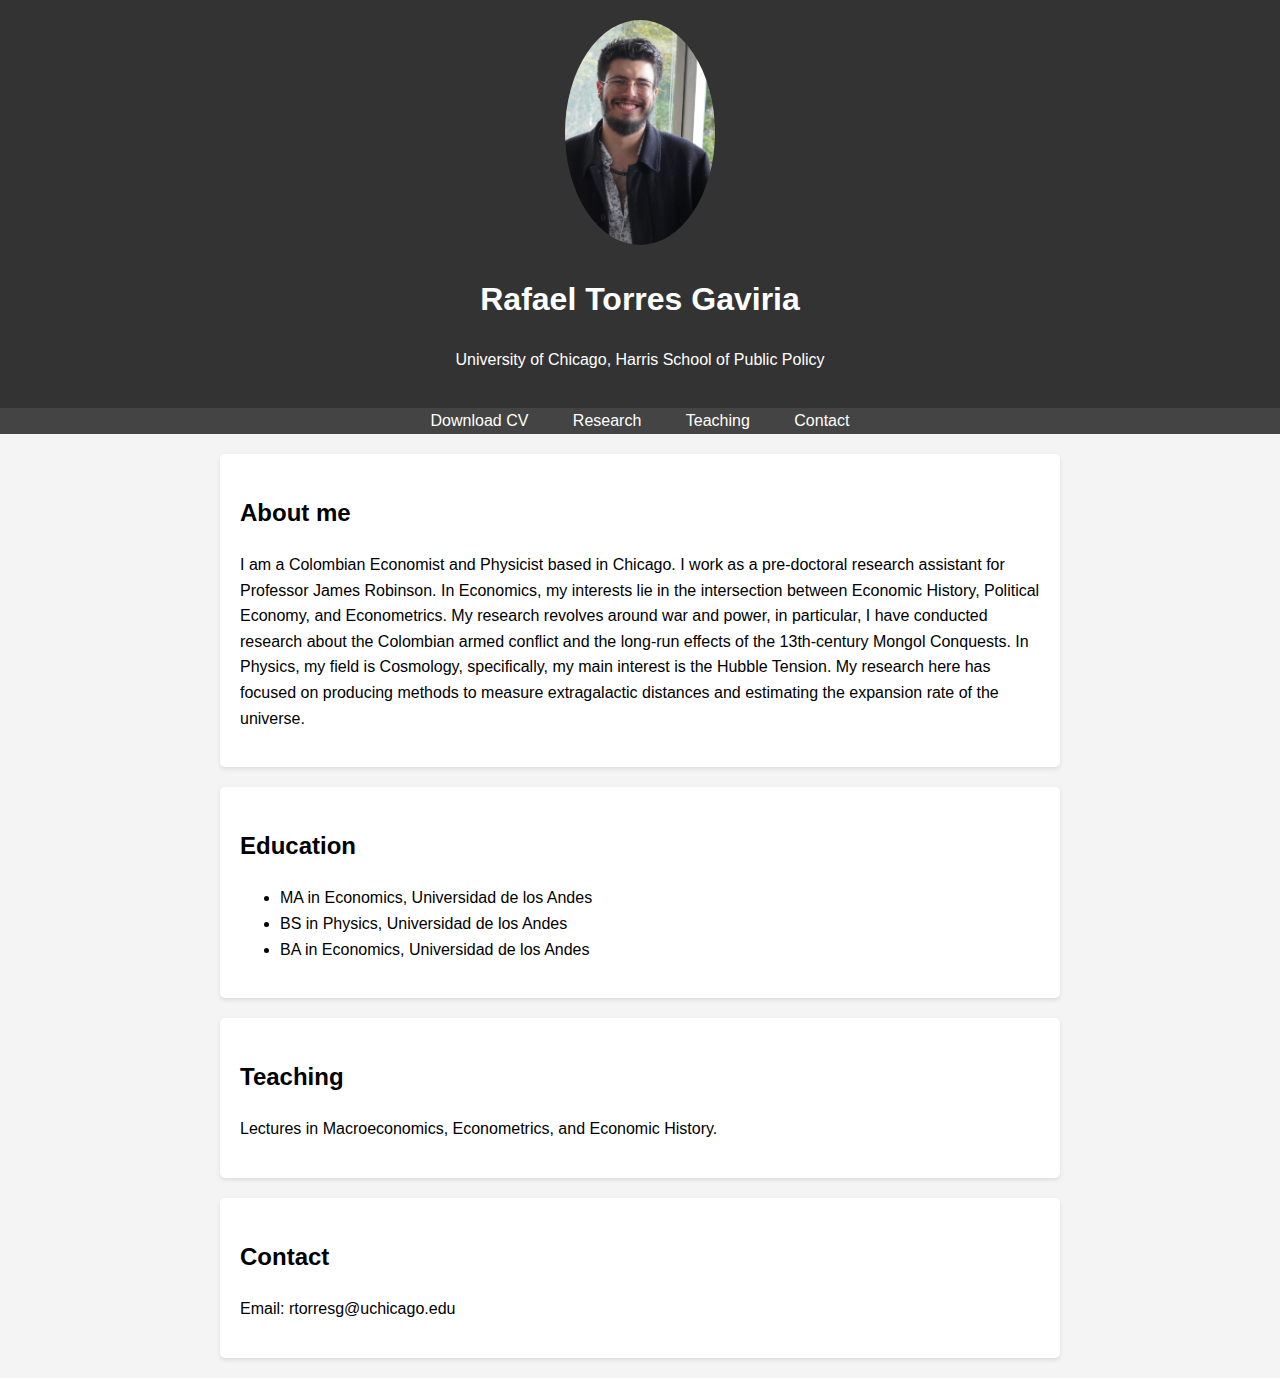
==== index.html @ 9a51237f "Update index.html" ====
<!DOCTYPE html>
<html lang="en">
<head>
    <meta charset="UTF-8">
    <meta name="viewport" content="width=device-width, initial-scale=1.0">
    <title>Rafael Felipe Torres Gaviria</title>
    <link rel="stylesheet" href="assets/css/style.css">
</head>
<body>
    <header>
        <img src="assets/images/photo.JPG" alt="Your Photo" class="profile-photo">
        <h1>Rafael Torres Gaviria</h1>
        <p>University of Chicago, Harris School of Public Policy</p>
    </header>

    <nav>
  <ul>
    <li><a href="cv/CV.pdf" target="_blank">Download CV</a></li>
    <li class="dropdown">
      <a href="#" class="dropbtn">Research</a>
      <div class="dropdown-content">
        <a href="research/economics.html">Economics</a>
        <a href="research/astrophysics.html">Astrophysics</a>
      </div>
    </li>
    <li><a href="#teaching">Teaching</a></li>
    <li><a href="#contact">Contact</a></li>
  </ul>
</nav>


    <section id="about">
        <h2>About me</h2>
                <p>I am a Colombian Economist and Physicist based in Chicago. I work as a pre-doctoral research assistant for Professor James Robinson. In Economics, my interests lie in the intersection between Economic History, Political Economy, and Econometrics. My research revolves around war and power, in particular, I have conducted research about the Colombian armed conflict and the long-run effects of the 13th-century Mongol Conquests. In Physics, my field is Cosmology, specifically, my main interest is the Hubble Tension. My research here has focused on producing methods to measure extragalactic distances and estimating the expansion rate of the universe.</p>
    </section>

    <section id="education">
        <h2>Education</h2>
                <ul>
                  <li>MA in Economics, Universidad de los Andes</li>
                  <li>BS in Physics, Universidad de los Andes</li>
                  <li>BA in Economics, Universidad de los Andes</li>
                </ul>
    </section>

    <section id="teaching">
        <h2>Teaching</h2>
        <p>Lectures in Macroeconomics, Econometrics, and Economic History.</p>
    </section>

    <section id="contact">
        <h2>Contact</h2>
        <p>Email: rtorresg@uchicago.edu</p>
    </section>
</body>
</html>
---- assets/css/style.css ----
body {
    font-family: Arial, sans-serif;
    line-height: 1.6;
    margin: 0;
    padding: 0;
    background-color: #f4f4f4;
}

header {
    text-align: center;
    background: #333;
    color: #fff;
    padding: 20px 0;
}

header img {
    width: 150px;
    border-radius: 50%;
}

nav ul {
    list-style: none;
    padding: 0;
    text-align: center;
    background: #444;
    margin: 0;
}

nav ul li {
    display: inline;
    margin: 0 10px;
}

nav ul li a {
    text-decoration: none;
    color: white;
    padding: 5px 10px;
}

nav ul li a:hover {
  background-color: #111;
}

/* Dropdown menu styles */
.dropdown {
  position: relative;
  display: inline-block;
}

.dropdown-content {
  display: none;
  position: absolute;
  background-color: #f9f9f9;
  min-width: 160px;
  box-shadow: 0px 8px 16px rgba(0, 0, 0, 0.2);
  z-index: 1;
}

.dropdown-content a {
  color: black;
  padding: 12px 16px;
  text-decoration: none;
  display: block;
  text-align: left;
}

.dropdown-content a:hover {
  background-color: #f1f1f1;
}

.dropdown:hover .dropdown-content {
  display: block;
}

section {
    padding: 20px;
    margin: 20px auto;
    max-width: 800px;
    background: white;
    border-radius: 5px;
    box-shadow: 0 2px 4px rgba(0, 0, 0, 0.1);
}
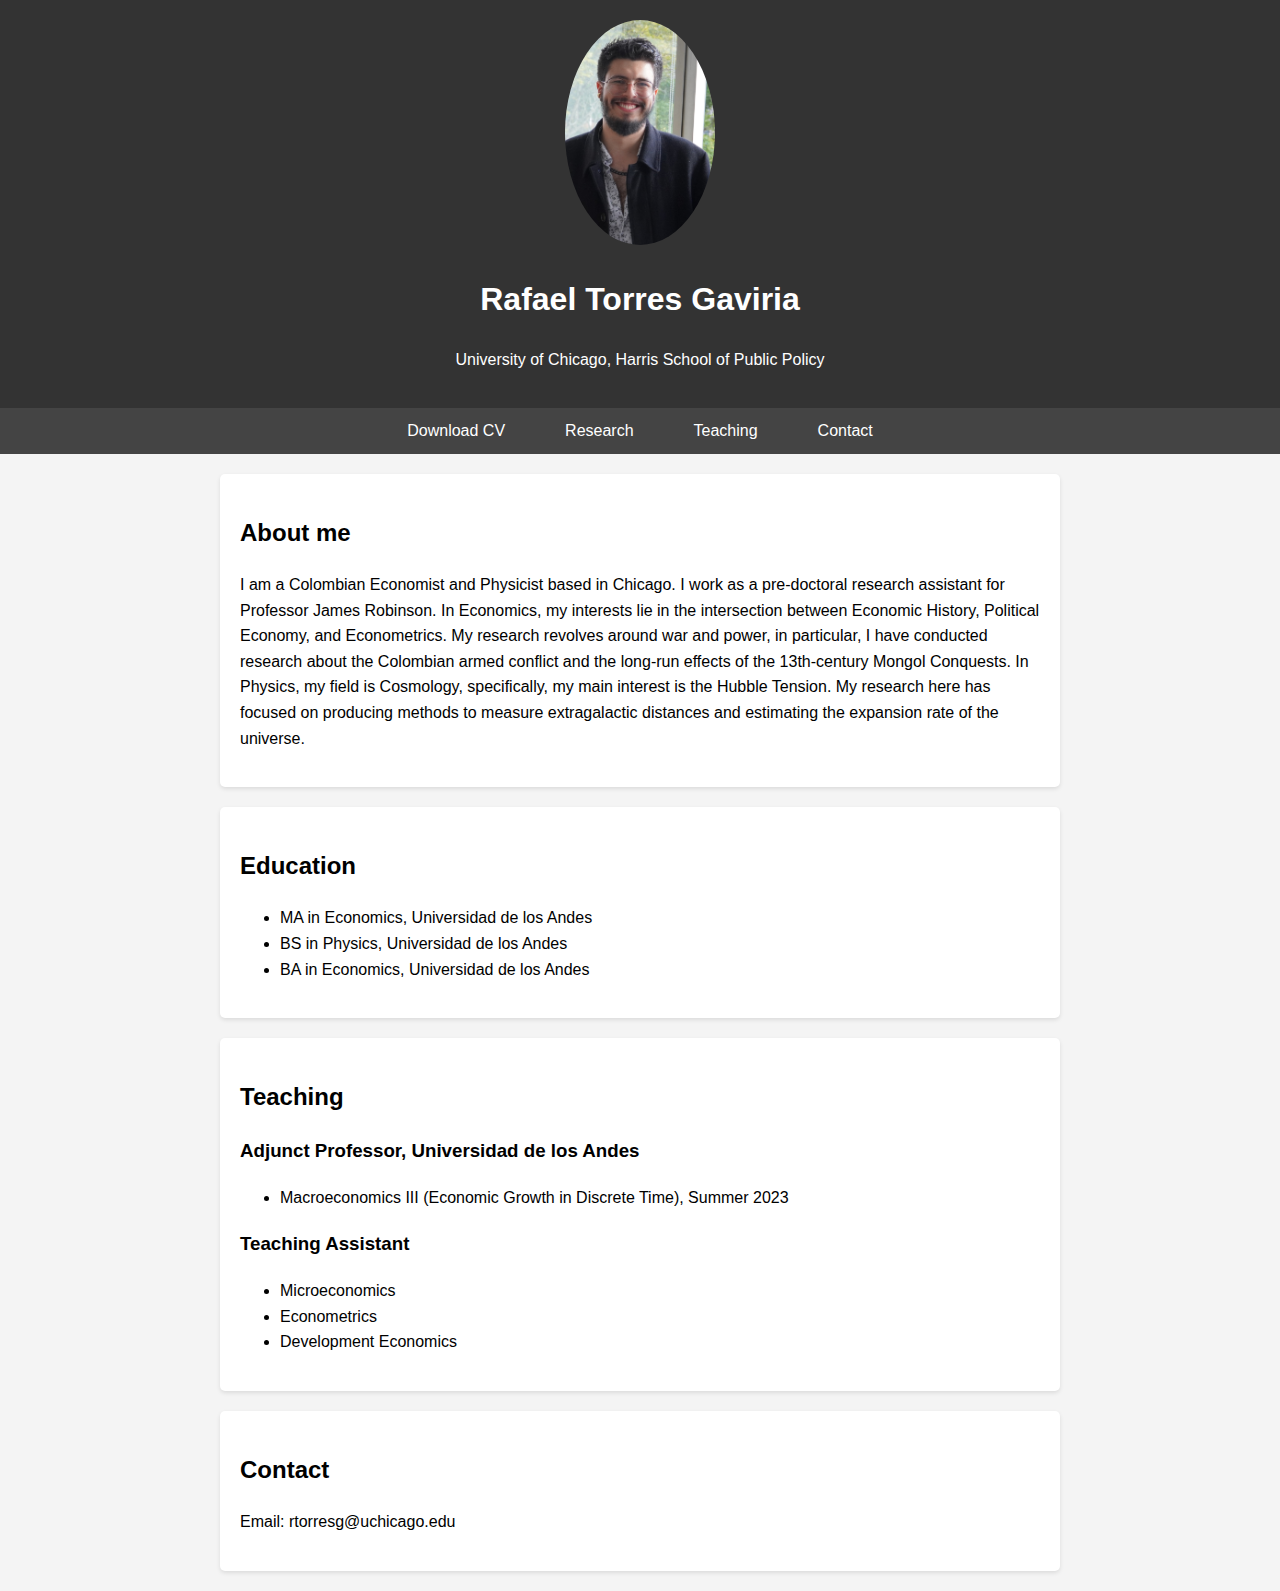
==== commit a965f3f8: "Update index.html" ====
--- a/index.html
+++ b/index.html
@@ -44,9 +44,27 @@
     </section>
 
     <section id="teaching">
-        <h2>Teaching</h2>
-        <p>Lectures in Macroeconomics, Econometrics, and Economic History.</p>
-    </section>
+    <h2>Teaching</h2>
+
+    <!-- Sub-box for Adjunct Professor -->
+    <div class="teaching-box">
+        <h3>Adjunct Professor, Universidad de los Andes</h3>
+        <ul>
+            <li>Macroeconomics III (Economic Growth in Discrete Time), Summer 2023</li>
+        </ul>
+    </div>
+
+    <!-- Sub-box for Teaching Assistant -->
+    <div class="teaching-box">
+        <h3>Teaching Assistant</h3>
+        <ul>
+            <li>Microeconomics</li>
+            <li>Econometrics</li>
+            <li>Development Economics</li>
+        </ul>
+    </div>
+</section>
+
 
     <section id="contact">
         <h2>Contact</h2>
--- a/assets/css/style.css
+++ b/assets/css/style.css
@@ -1,59 +1,61 @@
+/* General Reset */
 body {
-    font-family: Arial, sans-serif;
-    line-height: 1.6;
-    margin: 0;
-    padding: 0;
-    background-color: #f4f4f4;
+  font-family: Arial, sans-serif;
+  line-height: 1.6;
+  margin: 0;
+  padding: 0;
+  background-color: #f4f4f4;
 }
 
+/* Header */
 header {
-    text-align: center;
-    background: #333;
-    color: #fff;
-    padding: 20px 0;
+  text-align: center;
+  background: #333;
+  color: #fff;
+  padding: 20px 0;
 }
 
 header img {
-    width: 150px;
-    border-radius: 50%;
+  width: 150px;
+  border-radius: 50%;
 }
 
+/* Navigation Bar */
 nav ul {
-    list-style: none;
-    padding: 0;
-    text-align: center;
-    background: #444;
-    margin: 0;
+  list-style: none;
+  padding: 0;
+  margin: 0;
+  display: flex;
+  justify-content: center;
+  background: #444;
 }
 
 nav ul li {
-    display: inline;
-    margin: 0 10px;
+  position: relative; /* Required for dropdown positioning */
+  margin: 0 10px;
 }
 
 nav ul li a {
-    text-decoration: none;
-    color: white;
-    padding: 5px 10px;
+  text-decoration: none;
+  color: white;
+  padding: 10px 20px;
+  display: block;
 }
 
 nav ul li a:hover {
-  background-color: #111;
+  background-color: #555;
 }
 
-/* Dropdown menu styles */
-.dropdown {
-  position: relative;
-  display: inline-block;
-}
-
+/* Dropdown Menu Styles */
 .dropdown-content {
-  display: none;
-  position: absolute;
+  display: none; /* Hidden by default */
+  position: absolute; /* Positioned relative to the parent */
+  left: 0;
+  top: 100%; /* Align directly below the parent */
   background-color: #f9f9f9;
   min-width: 160px;
   box-shadow: 0px 8px 16px rgba(0, 0, 0, 0.2);
-  z-index: 1;
+  z-index: 1000;
 }
 
 .dropdown-content a {
@@ -65,18 +67,19 @@
 }
 
 .dropdown-content a:hover {
-  background-color: #f1f1f1;
+  background-color: #ddd;
 }
 
 .dropdown:hover .dropdown-content {
-  display: block;
+  display: block; /* Show dropdown on hover */
 }
 
+/* Section Styles */
 section {
-    padding: 20px;
-    margin: 20px auto;
-    max-width: 800px;
-    background: white;
-    border-radius: 5px;
-    box-shadow: 0 2px 4px rgba(0, 0, 0, 0.1);
+  padding: 20px;
+  margin: 20px auto;
+  max-width: 800px;
+  background: white;
+  border-radius: 5px;
+  box-shadow: 0 2px 4px rgba(0, 0, 0, 0.1);
 }
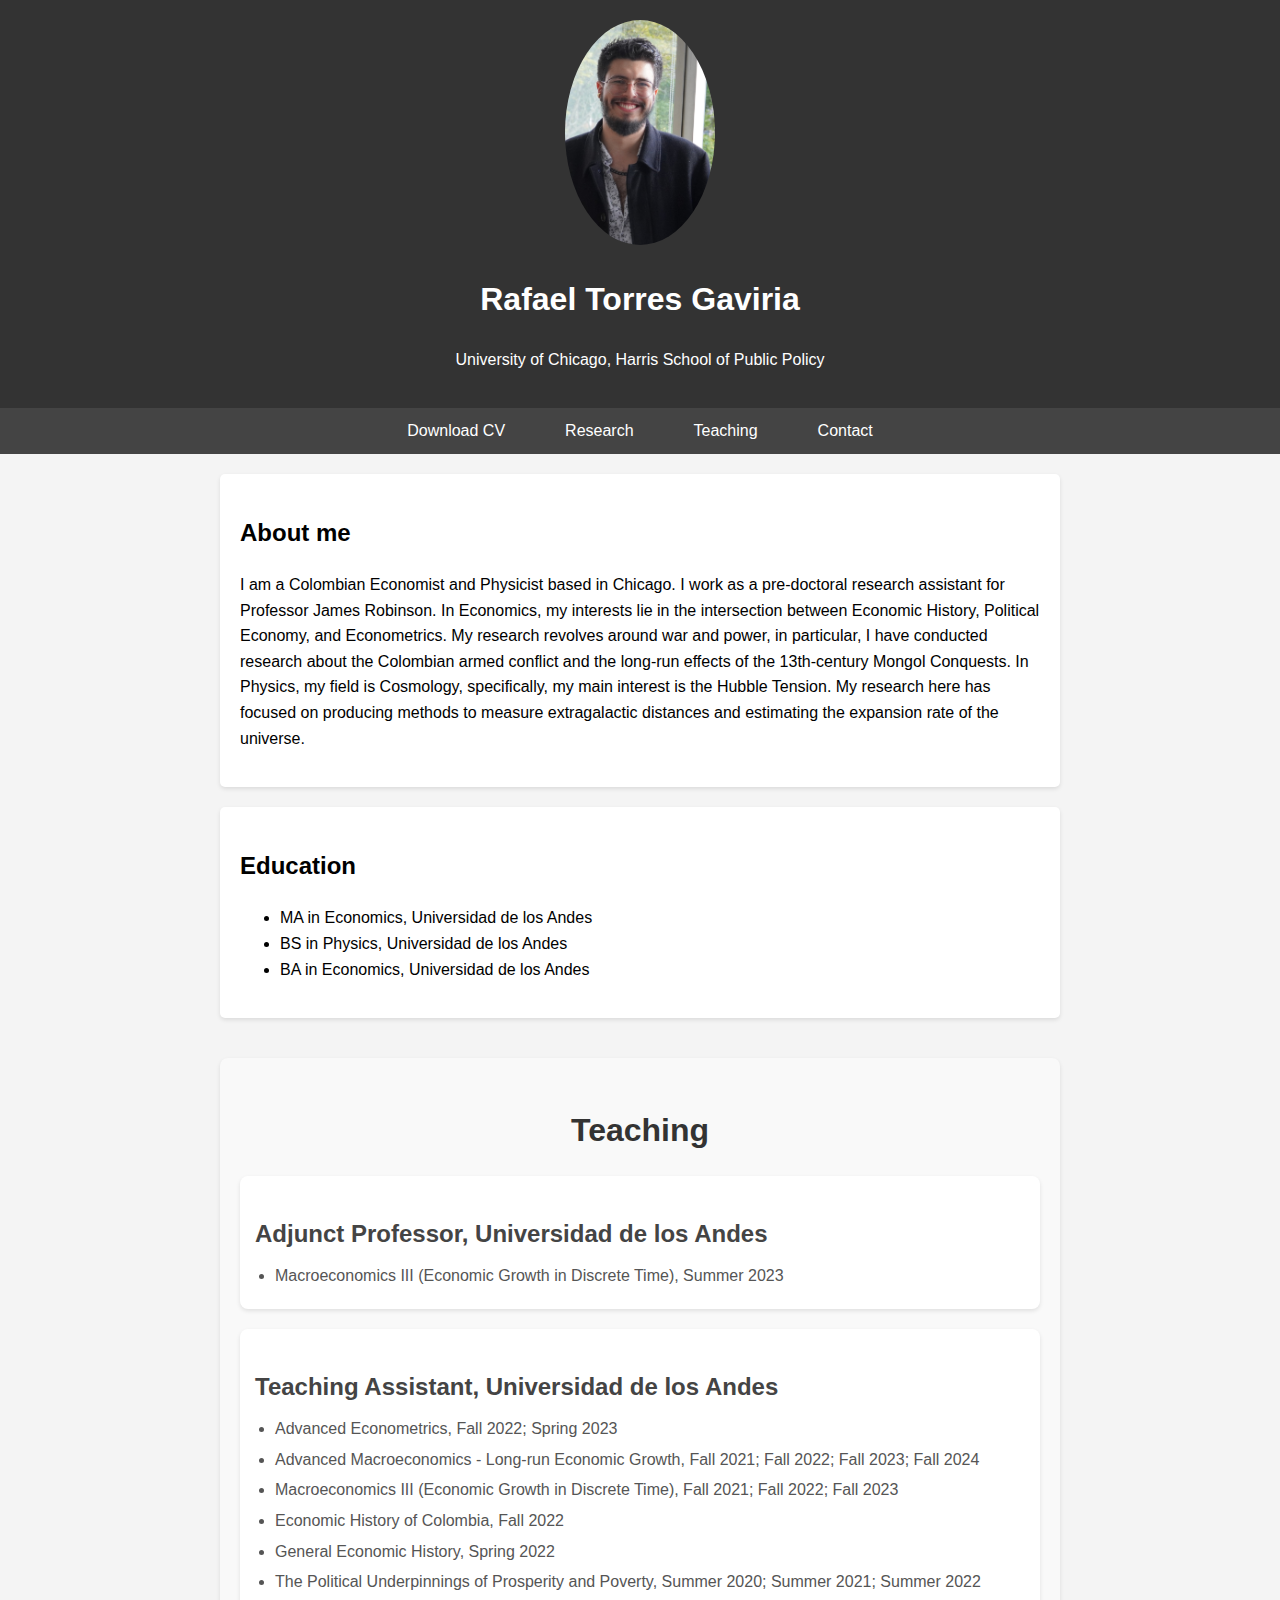
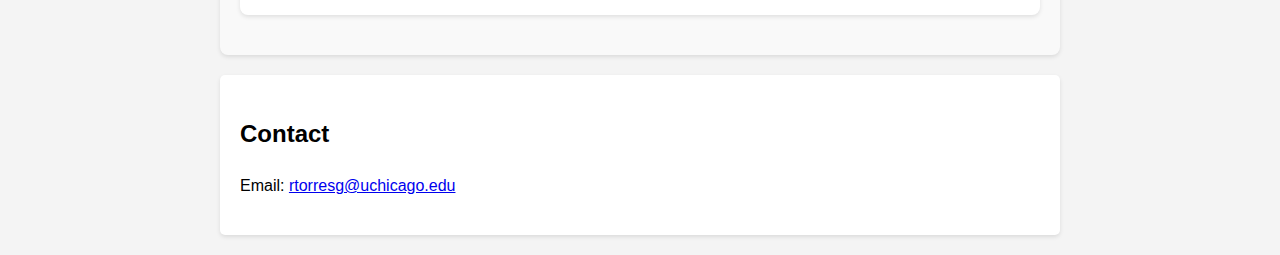
==== commit 77bfcabe: "Update index.html" ====
--- a/index.html
+++ b/index.html
@@ -56,19 +56,26 @@
 
     <!-- Sub-box for Teaching Assistant -->
     <div class="teaching-box">
-        <h3>Teaching Assistant</h3>
+        <h3>Teaching Assistant, Universidad de los Andes</h3>
         <ul>
-            <li>Microeconomics</li>
-            <li>Econometrics</li>
-            <li>Development Economics</li>
+            <li>Advanced Econometrics, Fall 2022; Spring 2023</li>
+            <li>Advanced Macroeconomics - Long-run Economic Growth, Fall 2021; Fall 2022; Fall 2023; Fall 2024</li>
+            <li>Macroeconomics III (Economic Growth in Discrete Time), Fall 2021; Fall 2022; Fall 2023</li>
+            <li>Economic History of Colombia, Fall 2022</li>
+            <li>General Economic History, Spring 2022</li>
+            <li>The Political Underpinnings of Prosperity and Poverty, Summer 2020; Summer 2021; Summer 2022</li>
         </ul>
     </div>
 </section>
 
 
     <section id="contact">
-        <h2>Contact</h2>
-        <p>Email: rtorresg@uchicago.edu</p>
-    </section>
+    <h2>Contact</h2>
+    <p>Email: <a href="mailto:rtorresg@uchicago.edu?subject=Website Inquiry&body=Hello Rafael,">
+    rtorresg@uchicago.edu
+</a>
+</p>
+</section>
+
 </body>
 </html>
--- a/assets/css/style.css
+++ b/assets/css/style.css
@@ -83,3 +83,46 @@
   border-radius: 5px;
   box-shadow: 0 2px 4px rgba(0, 0, 0, 0.1);
 }
+
+/* Teaching Section */
+#teaching {
+    margin-top: 40px;
+    padding: 20px;
+    background-color: #f9f9f9;
+    border-radius: 8px;
+    box-shadow: 0 2px 4px rgba(0, 0, 0, 0.1);
+}
+
+#teaching h2 {
+    text-align: center;
+    font-size: 2em;
+    margin-bottom: 20px;
+    color: #333;
+}
+
+/* Teaching Sub-boxes */
+.teaching-box {
+    margin-bottom: 20px;
+    padding: 15px;
+    background-color: white;
+    border-radius: 8px;
+    box-shadow: 0 2px 4px rgba(0, 0, 0, 0.1);
+}
+
+.teaching-box h3 {
+    font-size: 1.5em;
+    margin-bottom: 10px;
+    color: #444;
+}
+
+.teaching-box ul {
+    list-style-type: disc;
+    padding-left: 20px;
+    margin: 0;
+}
+
+.teaching-box li {
+    margin: 5px 0;
+    font-size: 1em;
+    color: #555;
+}
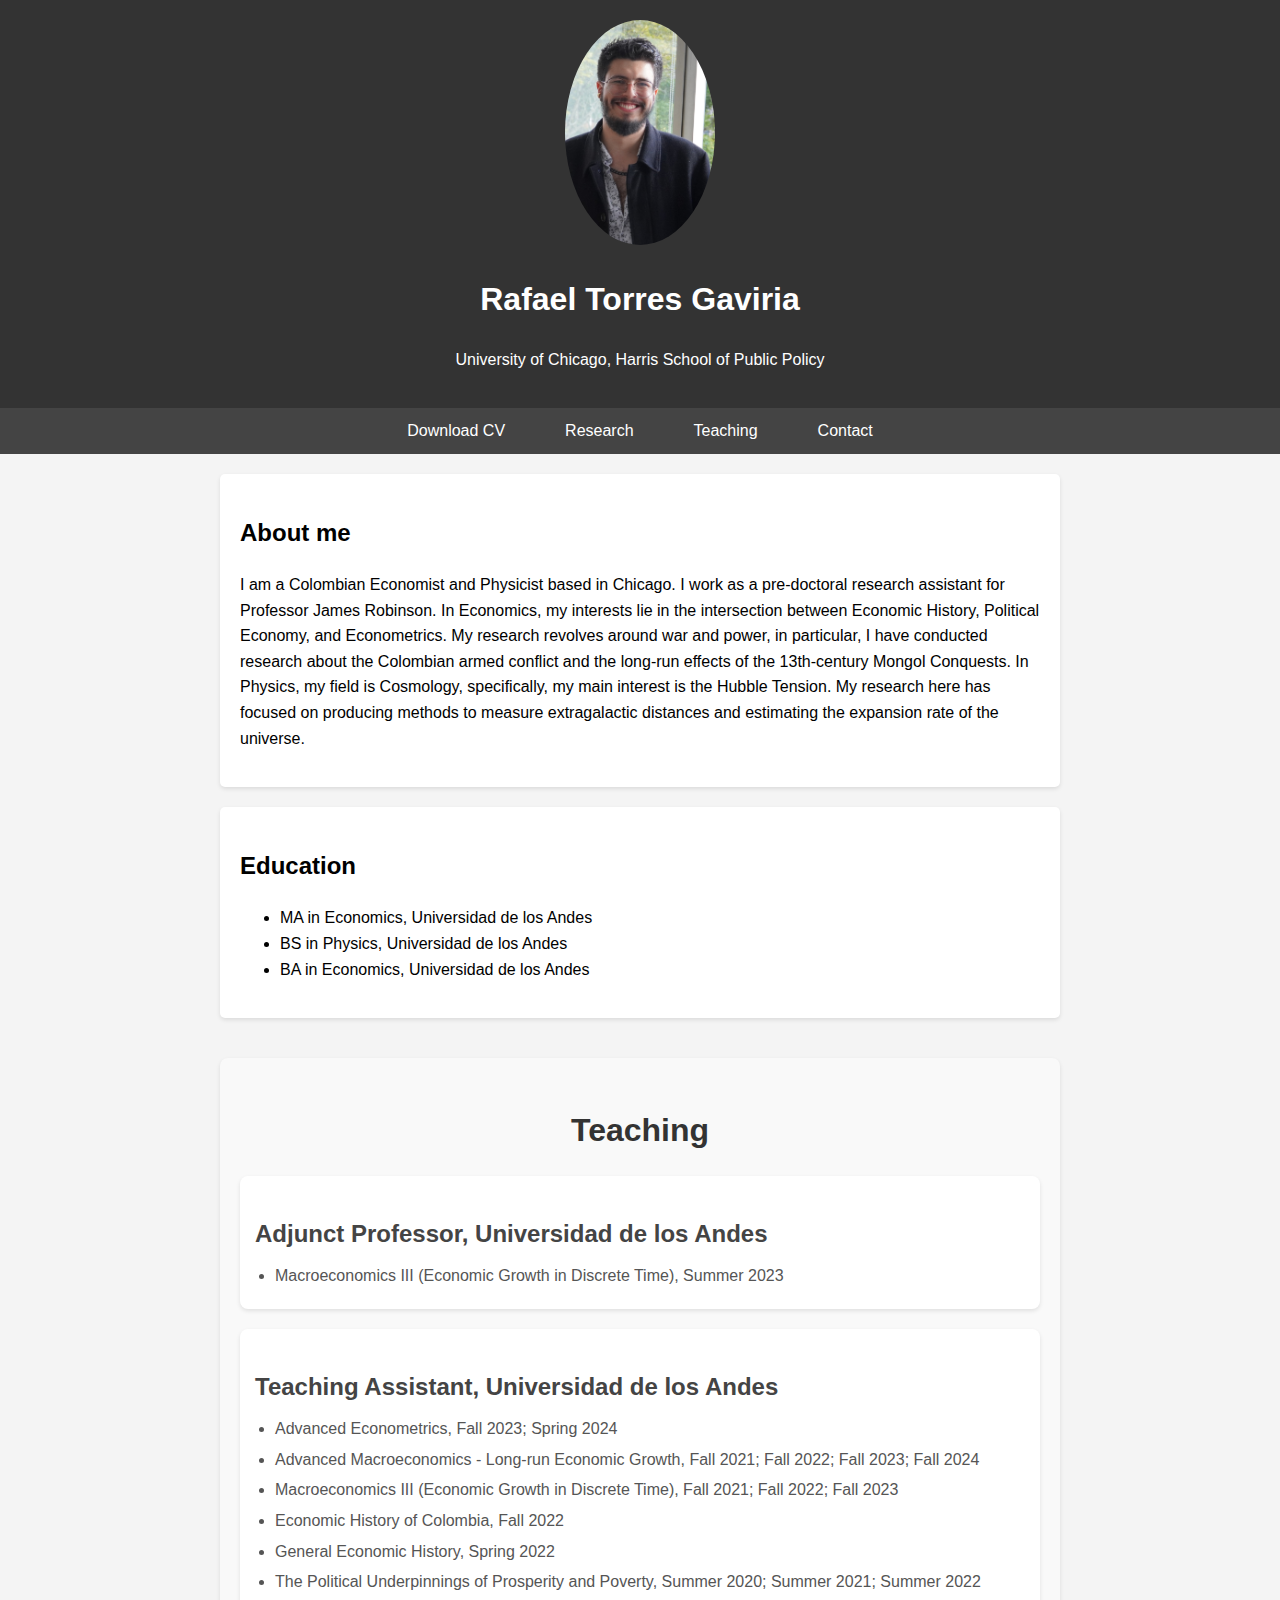
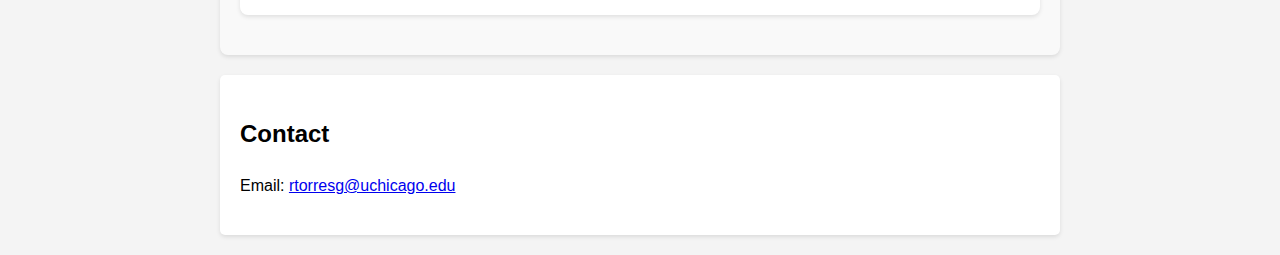
==== commit a3104b90: "Update index.html" ====
--- a/index.html
+++ b/index.html
@@ -58,7 +58,7 @@
     <div class="teaching-box">
         <h3>Teaching Assistant, Universidad de los Andes</h3>
         <ul>
-            <li>Advanced Econometrics, Fall 2022; Spring 2023</li>
+            <li>Advanced Econometrics, Fall 2023; Spring 2024</li>
             <li>Advanced Macroeconomics - Long-run Economic Growth, Fall 2021; Fall 2022; Fall 2023; Fall 2024</li>
             <li>Macroeconomics III (Economic Growth in Discrete Time), Fall 2021; Fall 2022; Fall 2023</li>
             <li>Economic History of Colombia, Fall 2022</li>
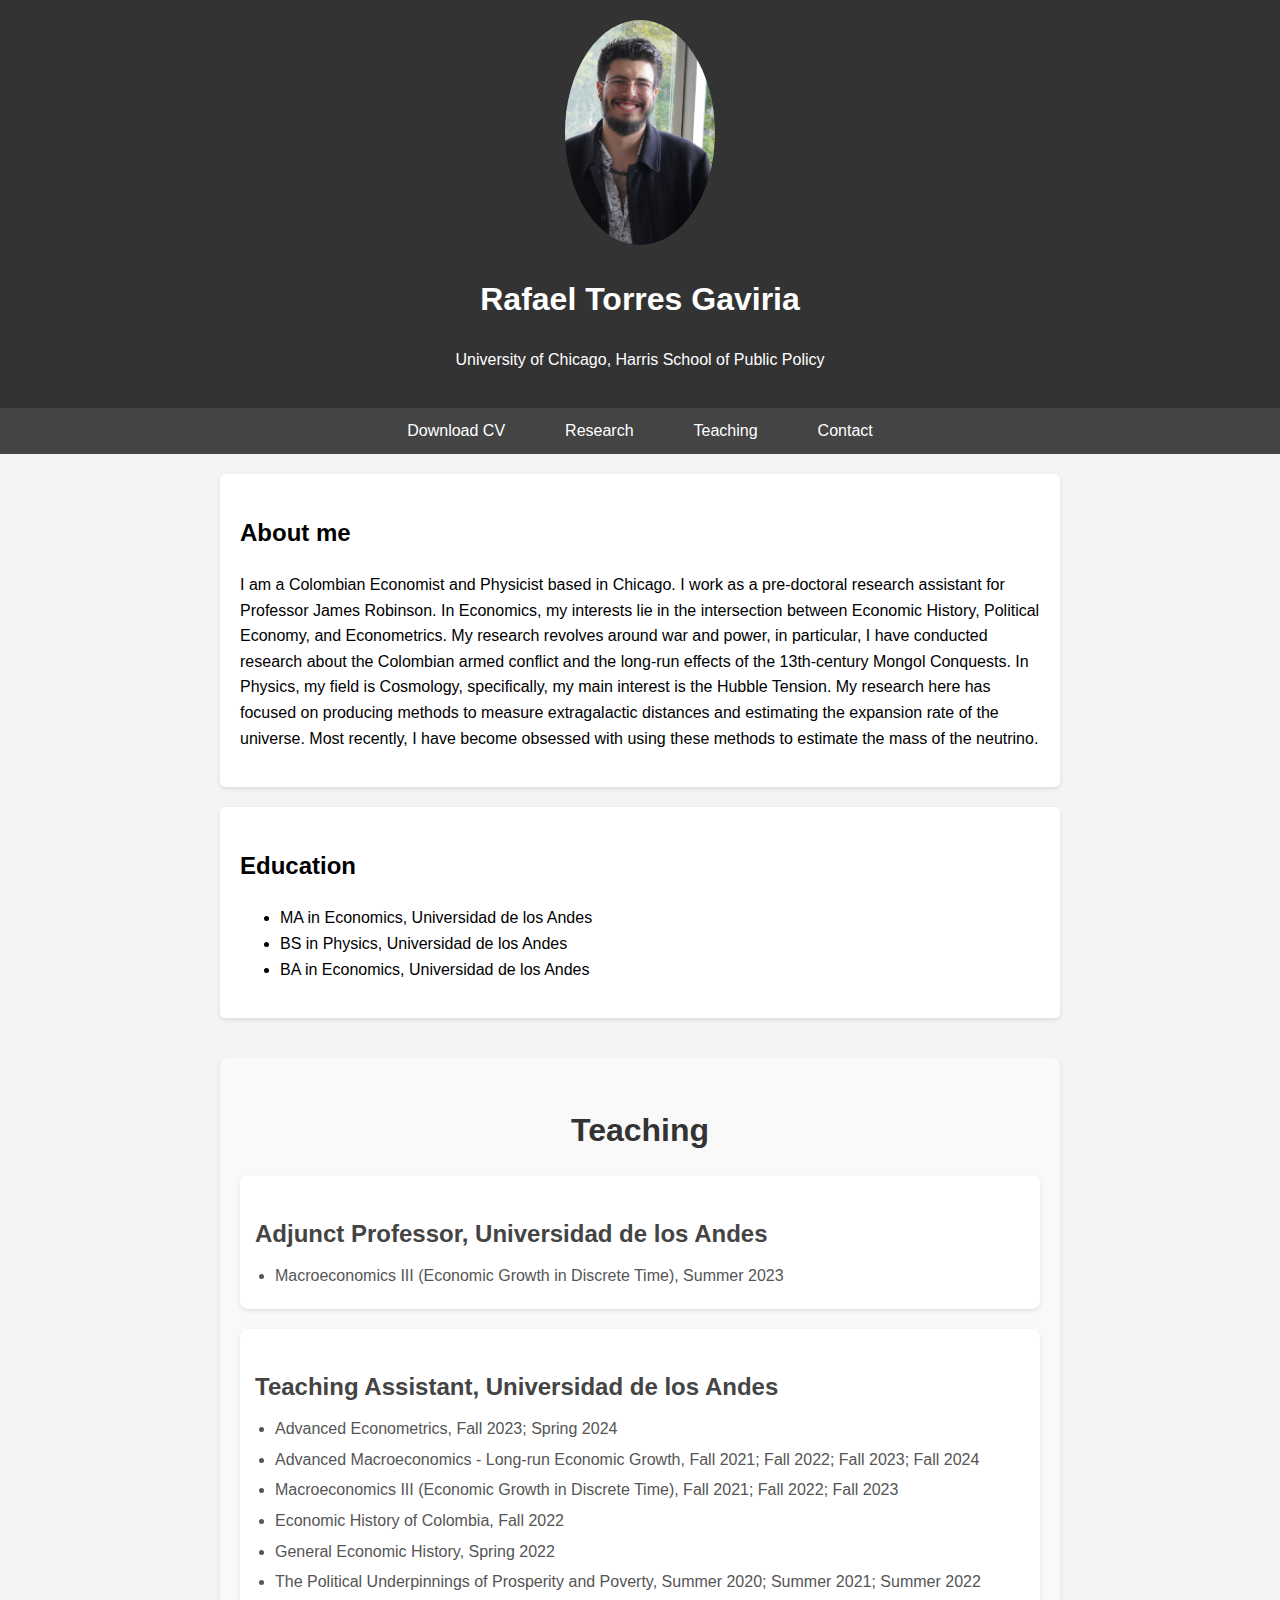
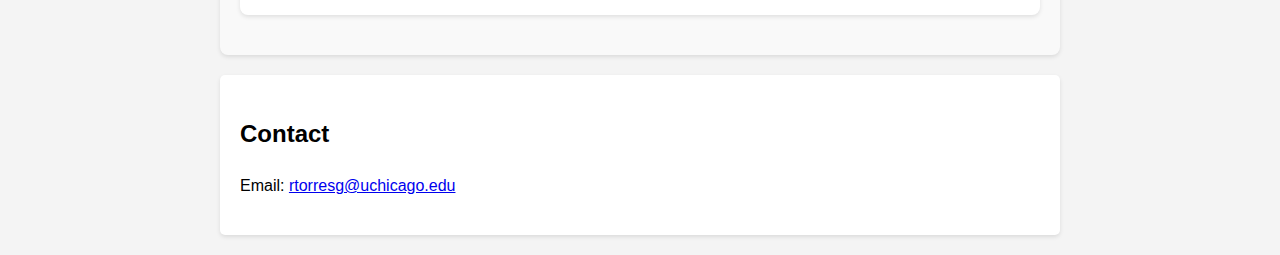
==== commit 85d37af0: "Update index.html" ====
--- a/index.html
+++ b/index.html
@@ -31,7 +31,7 @@
 
     <section id="about">
         <h2>About me</h2>
-                <p>I am a Colombian Economist and Physicist based in Chicago. I work as a pre-doctoral research assistant for Professor James Robinson. In Economics, my interests lie in the intersection between Economic History, Political Economy, and Econometrics. My research revolves around war and power, in particular, I have conducted research about the Colombian armed conflict and the long-run effects of the 13th-century Mongol Conquests. In Physics, my field is Cosmology, specifically, my main interest is the Hubble Tension. My research here has focused on producing methods to measure extragalactic distances and estimating the expansion rate of the universe.</p>
+                <p>I am a Colombian Economist and Physicist based in Chicago. I work as a pre-doctoral research assistant for Professor James Robinson. In Economics, my interests lie in the intersection between Economic History, Political Economy, and Econometrics. My research revolves around war and power, in particular, I have conducted research about the Colombian armed conflict and the long-run effects of the 13th-century Mongol Conquests. In Physics, my field is Cosmology, specifically, my main interest is the Hubble Tension. My research here has focused on producing methods to measure extragalactic distances and estimating the expansion rate of the universe. Most recently, I have become obsessed with using these methods to estimate the mass of the neutrino.</p>
     </section>
 
     <section id="education">
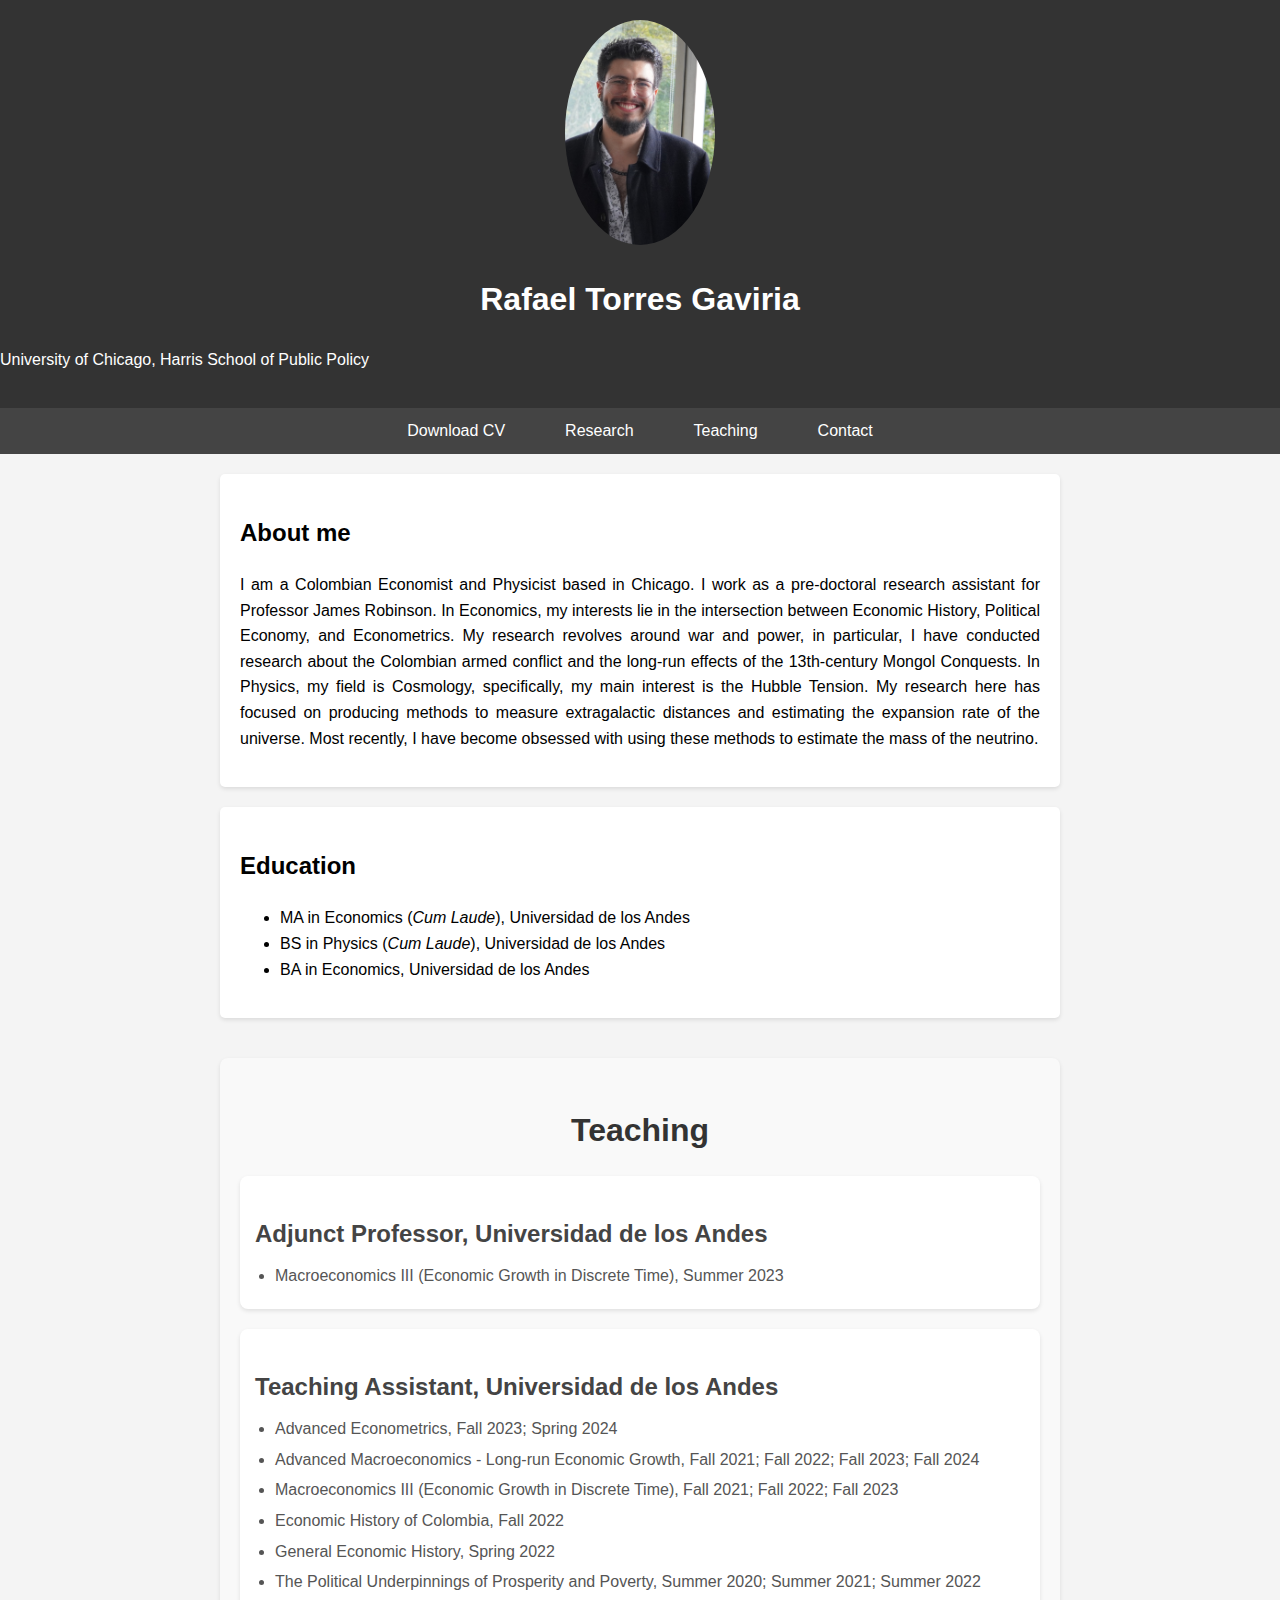
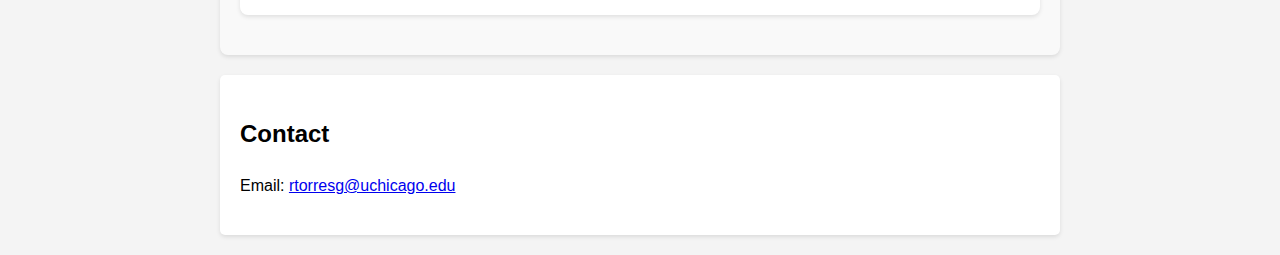
==== commit 1556c435: "Update index.html" ====
--- a/index.html
+++ b/index.html
@@ -37,8 +37,8 @@
     <section id="education">
         <h2>Education</h2>
                 <ul>
-                  <li>MA in Economics, Universidad de los Andes</li>
-                  <li>BS in Physics, Universidad de los Andes</li>
+                  <li>MA in Economics (<em>Cum Laude</em>), Universidad de los Andes</li>
+                  <li>BS in Physics (<em>Cum Laude</em>), Universidad de los Andes</li>
                   <li>BA in Economics, Universidad de los Andes</li>
                 </ul>
     </section>
--- a/assets/css/style.css
+++ b/assets/css/style.css
@@ -5,6 +5,10 @@
   margin: 0;
   padding: 0;
   background-color: #f4f4f4;
+}
+
+p {
+    text-align: justify;
 }
 
 /* Header */
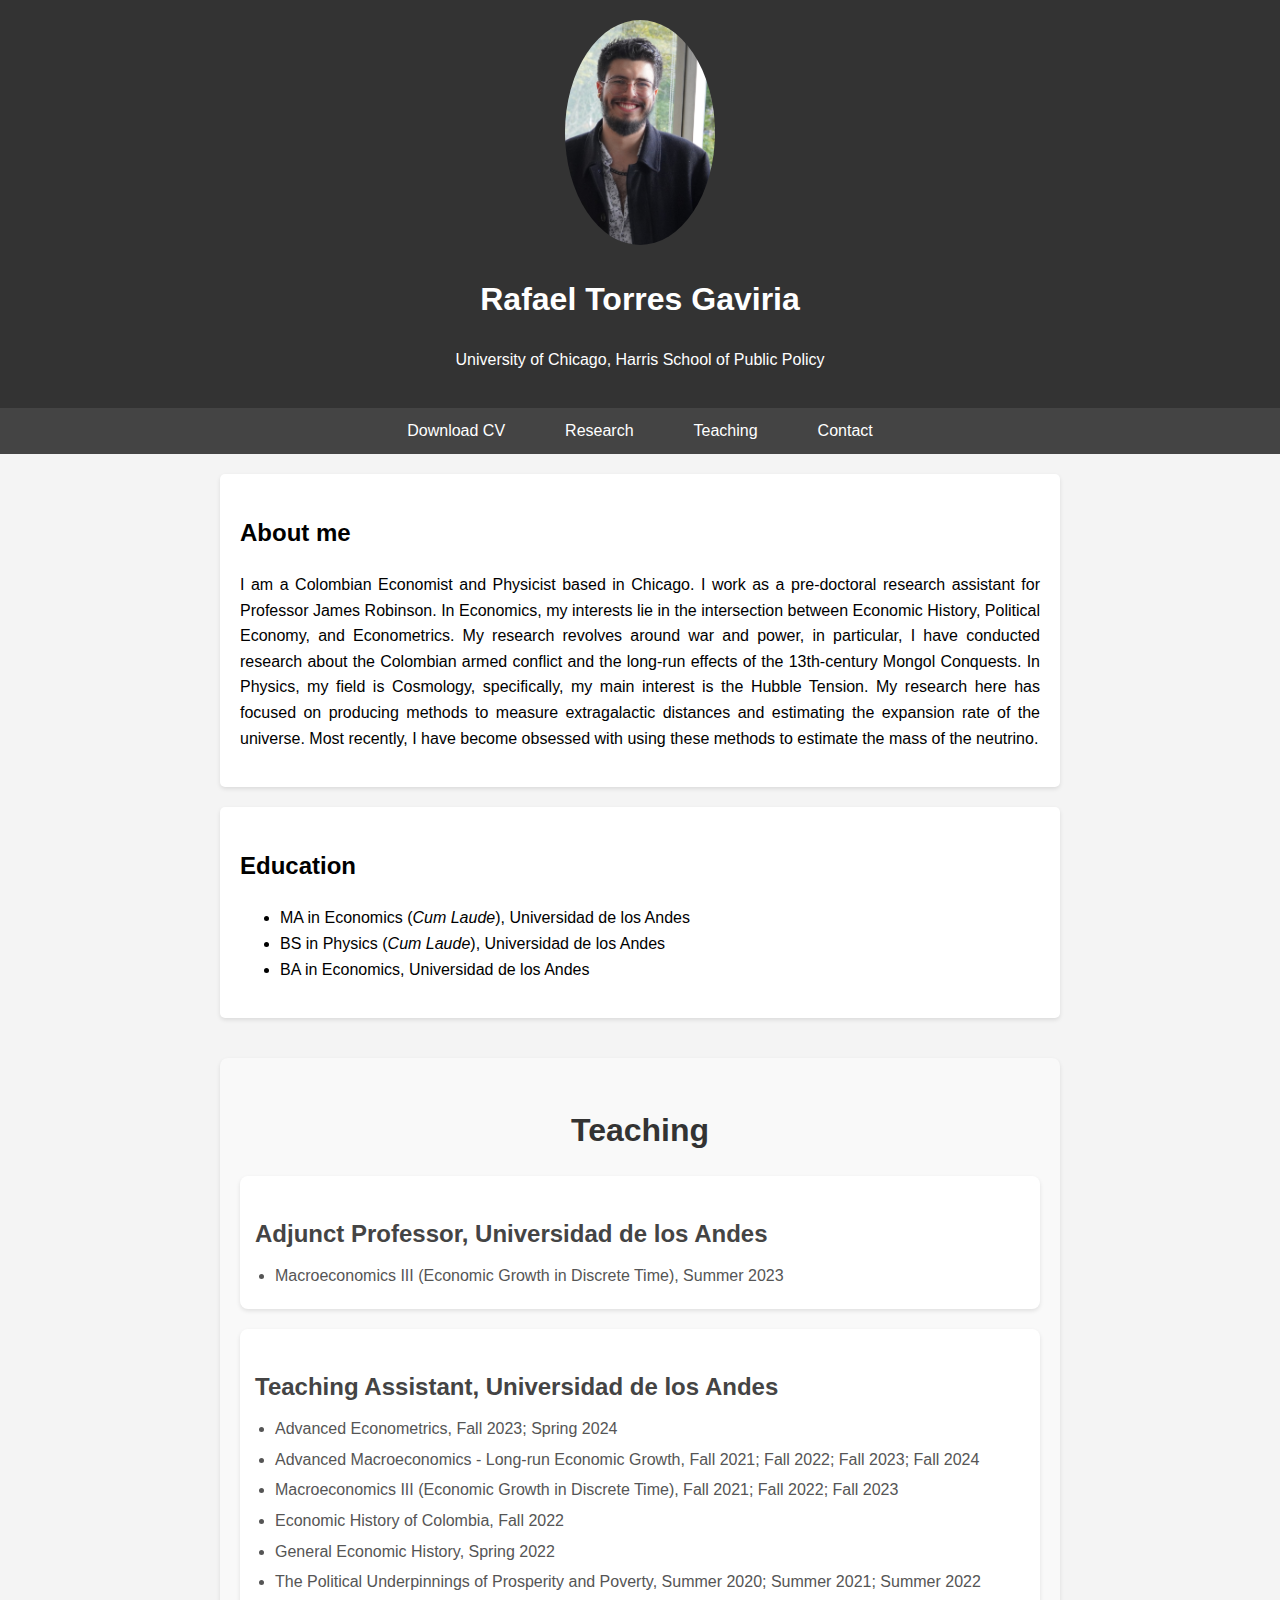
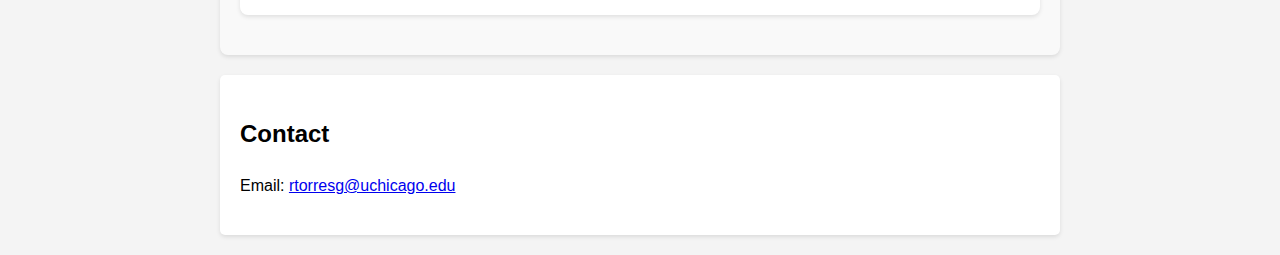
==== commit 48782595: "Update index.html" ====
--- a/index.html
+++ b/index.html
@@ -15,7 +15,7 @@
 
     <nav>
   <ul>
-    <li><a href="cv/CV.pdf" target="_blank">Download CV</a></li>
+    <li><a href="cv/CV_2024_RafaelTorres.pdf" target="_blank">Download CV</a></li>
     <li class="dropdown">
       <a href="#" class="dropbtn">Research</a>
       <div class="dropdown-content">
--- a/assets/css/style.css
+++ b/assets/css/style.css
@@ -17,6 +17,11 @@
   background: #333;
   color: #fff;
   padding: 20px 0;
+}
+
+/* Center align text inside the header */
+header p {
+    text-align: center;
 }
 
 header img {
@@ -130,3 +135,37 @@
     font-size: 1em;
     color: #555;
 }
+
+/* Work in Progress Section */
+#work-in-progress {
+    margin-top: 40px;
+}
+
+#work-in-progress h2 {
+    font-size: 2em;
+    margin-bottom: 20px;
+    color: #333;
+    text-align: center;
+}
+
+/* Individual Work Boxes */
+.work-box {
+    margin-bottom: 20px;
+    padding: 15px;
+    background-color: #f9f9f9;
+    border-radius: 8px;
+    box-shadow: 0 2px 4px rgba(0, 0, 0, 0.1);
+}
+
+.work-box h3 {
+    font-size: 1.5em;
+    margin-bottom: 10px;
+    color: #444;
+}
+
+.work-box p {
+    font-size: 1em;
+    color: #555;
+    text-align: justify;
+}
+
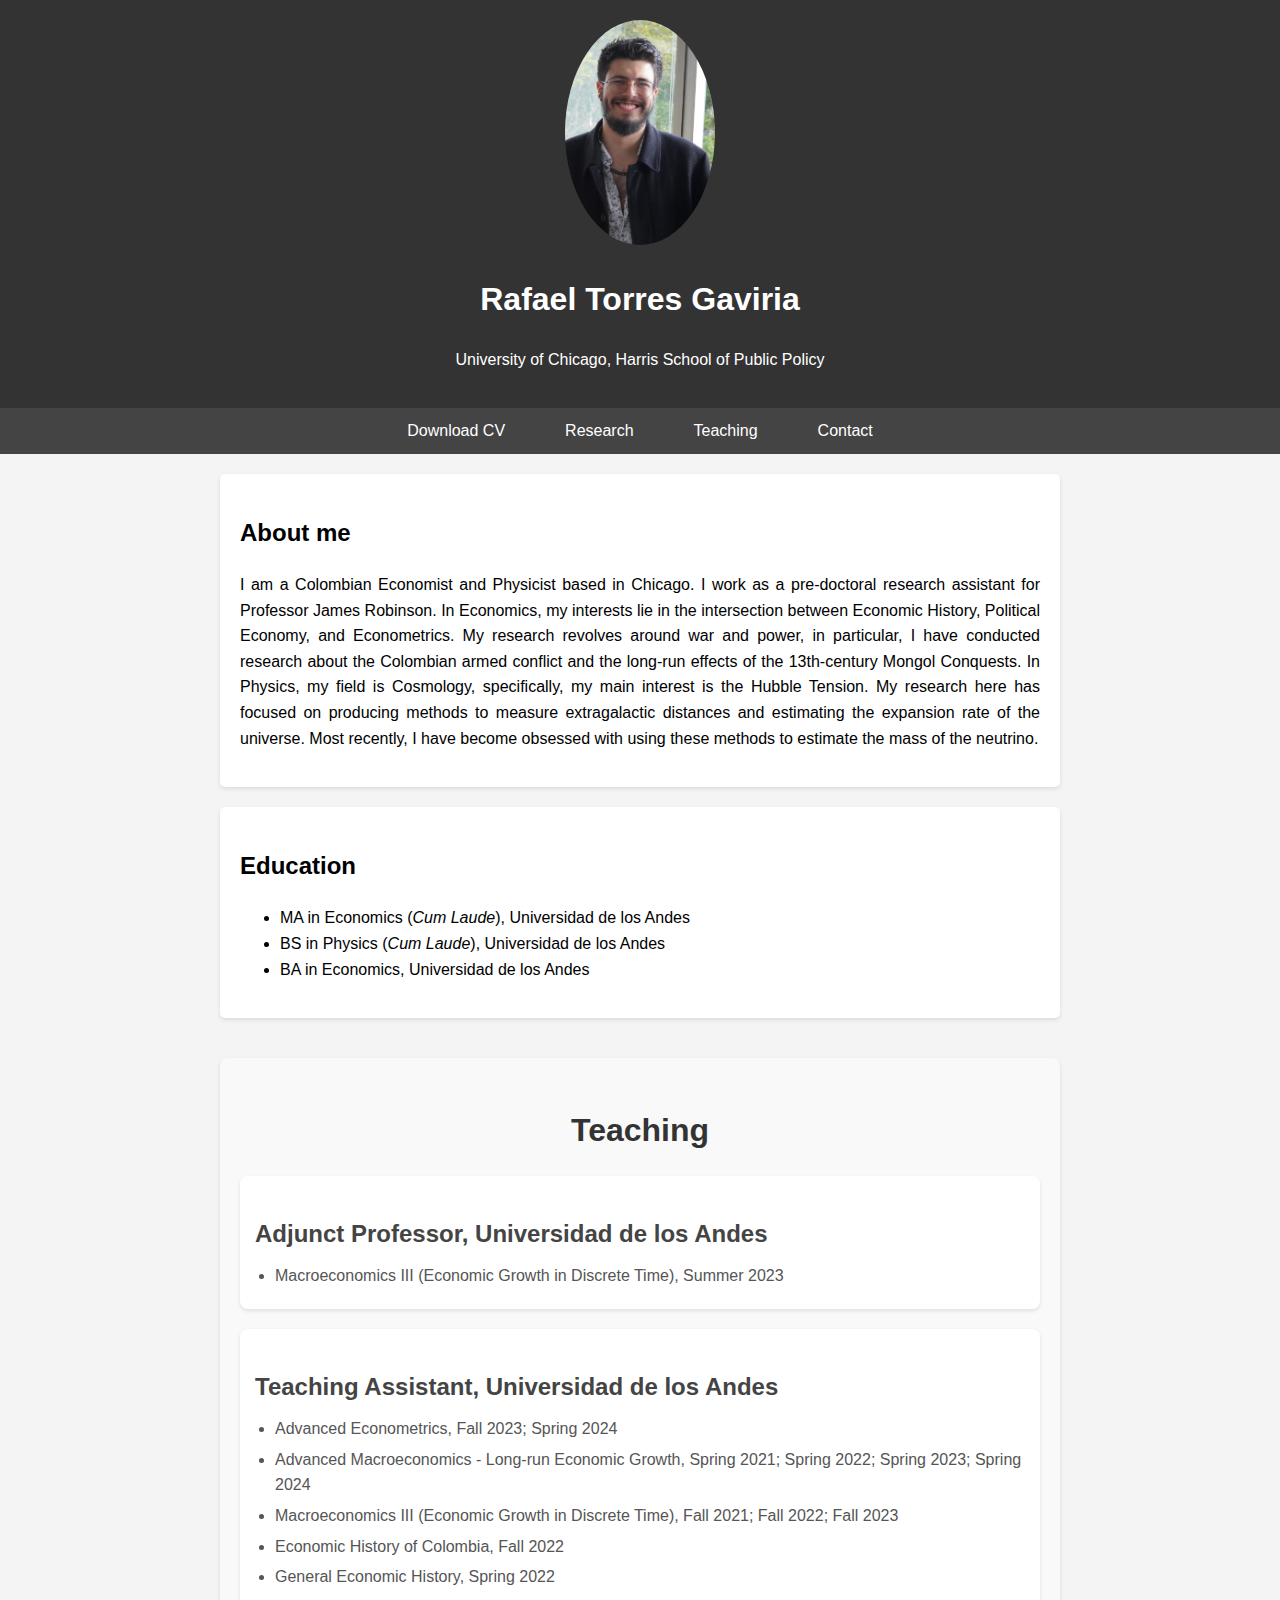
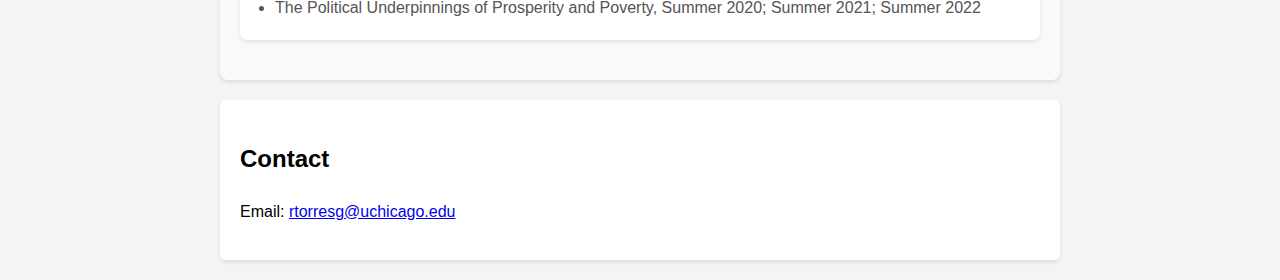
==== commit 7b1dbe65: "Update index.html" ====
--- a/index.html
+++ b/index.html
@@ -59,7 +59,7 @@
         <h3>Teaching Assistant, Universidad de los Andes</h3>
         <ul>
             <li>Advanced Econometrics, Fall 2023; Spring 2024</li>
-            <li>Advanced Macroeconomics - Long-run Economic Growth, Fall 2021; Fall 2022; Fall 2023; Fall 2024</li>
+            <li>Advanced Macroeconomics - Long-run Economic Growth, Spring 2021; Spring 2022; Spring 2023; Spring 2024</li>
             <li>Macroeconomics III (Economic Growth in Discrete Time), Fall 2021; Fall 2022; Fall 2023</li>
             <li>Economic History of Colombia, Fall 2022</li>
             <li>General Economic History, Spring 2022</li>
